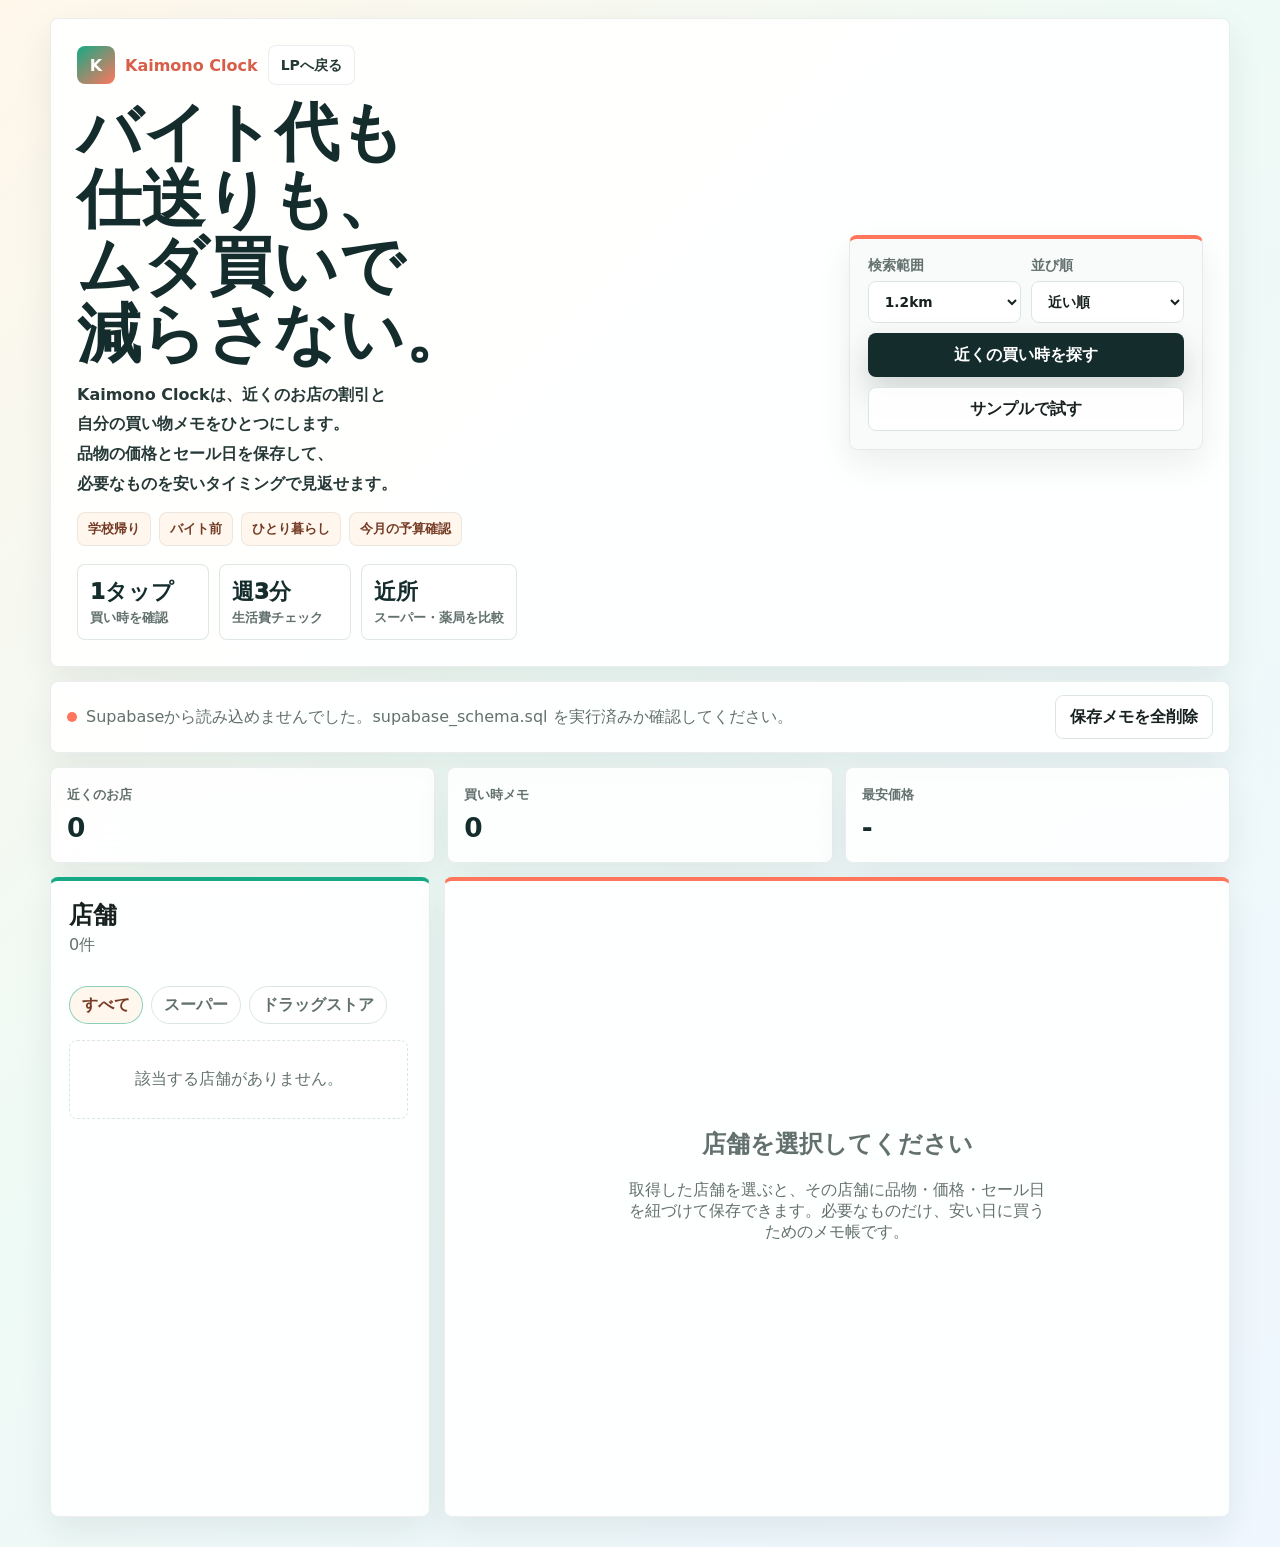
==== app.html @ c92b7311 "Copy current nearby-store-prices state" ====
<!doctype html>
<html lang="ja">
  <head>
    <meta charset="utf-8" />
    <meta name="viewport" content="width=device-width, initial-scale=1" />
    <title>Kaimono Clock | 学生のための買い時メモアプリ</title>
    <meta
      name="description"
      content="バイト代や仕送りをムダ買いで減らさない。現在地の近くにあるスーパーとドラッグストアを取得し、店舗ごとに品物の価格とセール日を保存できる学生向けアプリ。"
    />
    <style>
      :root {
        color-scheme: light;
        --ink: #17211f;
        --muted: #63716e;
        --paper: #f6faf7;
        --surface: #ffffff;
        --surface-soft: #f9fbfa;
        --line: #dce6e1;
        --mint: #16a985;
        --mint-dark: #08755f;
        --sky: #2c7be5;
        --coral: #ff765d;
        --lemon: #f4c542;
        --navy: #17213c;
        --shadow: 0 18px 46px rgba(23, 33, 60, 0.12);
        font-family: "Segoe UI", "Noto Sans JP", system-ui, sans-serif;
      }

      * {
        box-sizing: border-box;
      }

      body {
        margin: 0;
        min-height: 100vh;
        color: var(--ink);
        background:
          linear-gradient(180deg, rgba(248, 251, 247, 0.8), rgba(248, 251, 247, 0.97)),
          url("https://images.unsplash.com/photo-1524995997946-a1c2e315a42f?auto=format&fit=crop&w=2000&q=78") center /
            cover fixed;
        overflow-x: hidden;
      }

      button,
      input,
      select,
      textarea {
        font: inherit;
      }

      button {
        cursor: pointer;
      }

      .app {
        width: min(1180px, calc(100% - 28px));
        margin: 0 auto;
        padding: 22px 0 30px;
      }

      .hero,
      .status,
      .stores,
      .workspace,
      .metric-card,
      .note-card {
        border: 1px solid rgba(220, 230, 225, 0.9);
        border-radius: 8px;
        background: rgba(255, 255, 255, 0.9);
        box-shadow: var(--shadow);
        backdrop-filter: blur(16px);
      }

      .hero {
        min-height: 214px;
        display: grid;
        grid-template-columns: minmax(0, 1fr) auto;
        gap: 24px;
        align-items: end;
        padding: 26px;
      }

      .hero > div {
        min-width: 0;
      }

      .brand {
        display: inline-flex;
        align-items: center;
        gap: 10px;
        color: var(--mint-dark);
        font-weight: 900;
      }

      .brand-mark {
        width: 38px;
        height: 38px;
        display: grid;
        place-items: center;
        border-radius: 8px;
        color: #fff;
        background: linear-gradient(140deg, var(--mint), var(--sky));
      }

      h1,
      h2,
      h3,
      p {
        margin-top: 0;
      }

      h1 {
        max-width: 760px;
        margin: 14px 0 12px;
        font-size: clamp(2rem, 5vw, 4.4rem);
        line-height: 1.05;
        letter-spacing: 0;
        overflow-wrap: anywhere;
      }

      h1 span {
        display: block;
      }

      .lead {
        max-width: 720px;
        margin-bottom: 0;
        color: #34443f;
        line-height: 1.85;
        overflow-wrap: anywhere;
      }

      .lead span {
        display: block;
      }

      .proof-list {
        display: flex;
        align-items: stretch;
        gap: 10px;
        margin: 18px 0 0;
        padding: 0;
      }

      .proof-list div {
        min-width: 132px;
        padding: 12px;
        border: 1px solid rgba(220, 230, 225, 0.9);
        border-radius: 8px;
        background: rgba(255, 255, 255, 0.76);
      }

      .proof-list dt {
        color: var(--mint-dark);
        font-size: 1.35rem;
        font-weight: 950;
      }

      .proof-list dd {
        margin: 3px 0 0;
        color: var(--muted);
        font-size: 0.82rem;
        font-weight: 850;
      }

      .hero-controls {
        min-width: min(100%, 360px);
        display: grid;
        gap: 10px;
      }

      .control-row {
        display: grid;
        grid-template-columns: 1fr 1fr;
        gap: 10px;
      }

      label {
        display: grid;
        gap: 6px;
        color: var(--muted);
        font-size: 0.86rem;
        font-weight: 800;
      }

      select,
      input,
      textarea {
        width: 100%;
        min-height: 42px;
        border: 1px solid var(--line);
        border-radius: 8px;
        background: var(--surface);
        color: var(--ink);
        padding: 0 12px;
        outline: none;
      }

      textarea {
        min-height: 80px;
        padding-top: 10px;
        resize: vertical;
      }

      select:focus,
      input:focus,
      textarea:focus {
        border-color: var(--mint);
        box-shadow: 0 0 0 3px rgba(22, 169, 133, 0.14);
      }

      .btn {
        min-height: 44px;
        border: 1px solid transparent;
        border-radius: 8px;
        padding: 0 14px;
        font-weight: 900;
      }

      .btn-primary {
        color: #fff;
        background: var(--mint-dark);
      }

      .btn-primary:hover {
        background: #075f50;
      }

      .btn-ghost {
        color: var(--ink);
        background: rgba(255, 255, 255, 0.86);
        border-color: var(--line);
      }

      .status {
        min-height: 58px;
        display: flex;
        align-items: center;
        justify-content: space-between;
        gap: 16px;
        margin: 14px 0;
        padding: 13px 16px;
        color: var(--muted);
      }

      .status-message {
        display: flex;
        align-items: center;
        gap: 9px;
      }

      .dot {
        width: 10px;
        height: 10px;
        flex: 0 0 10px;
        border-radius: 50%;
        background: #98a29f;
      }

      .dot.loading {
        background: var(--lemon);
      }

      .dot.ready {
        background: var(--mint);
      }

      .dot.error {
        background: var(--coral);
      }

      .summary-grid {
        display: grid;
        grid-template-columns: repeat(3, minmax(0, 1fr));
        gap: 12px;
        margin-bottom: 14px;
      }

      .metric-card {
        min-height: 96px;
        padding: 16px;
      }

      .metric-card span {
        color: var(--muted);
        font-size: 0.84rem;
        font-weight: 850;
      }

      .metric-card strong {
        display: block;
        margin-top: 8px;
        color: var(--mint-dark);
        font-size: 1.65rem;
      }

      .main-grid {
        display: grid;
        grid-template-columns: minmax(290px, 380px) 1fr;
        gap: 14px;
      }

      .stores,
      .workspace {
        min-height: 640px;
      }

      .stores {
        padding: 18px;
      }

      .panel-head,
      .detail-head,
      .note-head {
        display: flex;
        align-items: flex-start;
        justify-content: space-between;
        gap: 14px;
      }

      .panel-head h2,
      .detail-head h2 {
        margin-bottom: 4px;
      }

      .filter-row {
        display: flex;
        gap: 8px;
        margin: 14px 0;
        overflow-x: auto;
        padding-bottom: 2px;
      }

      .chip {
        min-height: 38px;
        border: 1px solid var(--line);
        border-radius: 999px;
        background: var(--surface-soft);
        color: var(--muted);
        padding: 0 12px;
        font-weight: 900;
        white-space: nowrap;
      }

      .chip.active {
        color: var(--mint-dark);
        border-color: rgba(22, 169, 133, 0.5);
        background: #e5f8f2;
      }

      .store-list {
        display: grid;
        gap: 10px;
        max-height: 532px;
        overflow: auto;
        padding-right: 3px;
      }

      .store-card {
        width: 100%;
        border: 1px solid var(--line);
        border-radius: 8px;
        background: var(--surface);
        padding: 13px;
        text-align: left;
      }

      .store-card:hover,
      .store-card.active {
        border-color: var(--mint);
        box-shadow: 0 10px 22px rgba(22, 169, 133, 0.13);
      }

      .store-card strong {
        display: block;
        margin: 8px 0 4px;
        font-size: 1.02rem;
      }

      .store-card small,
      .muted {
        color: var(--muted);
      }

      .type-pill {
        display: inline-flex;
        align-items: center;
        min-height: 26px;
        border-radius: 999px;
        padding: 0 10px;
        color: var(--mint-dark);
        background: #e5f8f2;
        font-size: 0.78rem;
        font-weight: 900;
      }

      .type-pill.drugstore {
        color: #245b9e;
        background: #eaf3ff;
      }

      .workspace {
        padding: 22px;
      }

      .empty {
        min-height: 580px;
        display: grid;
        place-items: center;
        color: var(--muted);
        text-align: center;
      }

      .empty div {
        max-width: 430px;
      }

      .hidden {
        display: none;
      }

      .detail-head {
        padding-bottom: 18px;
        border-bottom: 1px solid var(--line);
      }

      .detail-head h2 {
        font-size: clamp(1.55rem, 3vw, 2.4rem);
        letter-spacing: 0;
      }

      .item-form {
        display: grid;
        grid-template-columns: minmax(170px, 1.1fr) 122px minmax(260px, 1.25fr) minmax(170px, 1fr) auto;
        gap: 10px;
        align-items: end;
        margin: 18px 0;
        padding: 16px;
        border: 1px solid var(--line);
        border-radius: 8px;
        background: var(--surface-soft);
      }

      .sale-field {
        min-width: 0;
        display: grid;
        gap: 6px;
        margin: 0;
        padding: 0;
        border: 0;
      }

      .sale-field legend {
        color: var(--muted);
        font-size: 0.84rem;
        font-weight: 800;
        padding: 0;
      }

      .sale-options {
        display: grid;
        grid-template-columns: 1fr;
        gap: 8px;
      }

      .schedule-label {
        display: grid;
        gap: 5px;
      }

      .schedule-label span {
        color: var(--muted);
        font-size: 0.76rem;
        font-weight: 850;
      }

      .schedule-field.hidden {
        display: none;
      }

      .schedule-label.hidden {
        display: none;
      }

      .notes {
        display: grid;
        gap: 10px;
      }

      .note-card {
        padding: 14px;
        box-shadow: none;
      }

      .note-head h3 {
        margin-bottom: 5px;
      }

      .price {
        color: var(--coral);
        font-size: 1.35rem;
        font-weight: 950;
        white-space: nowrap;
      }

      .note-meta {
        display: flex;
        flex-wrap: wrap;
        gap: 8px;
        margin-top: 10px;
      }

      .note-meta span {
        min-height: 30px;
        display: inline-flex;
        align-items: center;
        border-radius: 999px;
        background: #fff5d7;
        color: #8b650d;
        padding: 0 10px;
        font-size: 0.84rem;
        font-weight: 850;
      }

      .delete-btn {
        min-height: 34px;
        border: 1px solid #ffd6cc;
        border-radius: 8px;
        background: #fff4f1;
        color: #b7442d;
        font-weight: 900;
      }

      .blank-row {
        padding: 28px;
        border: 1px dashed var(--line);
        border-radius: 8px;
        color: var(--muted);
        text-align: center;
        background: rgba(255, 255, 255, 0.65);
      }

      @media (max-width: 980px) {
        .hero,
        .main-grid {
          grid-template-columns: 1fr;
        }

        .summary-grid {
          grid-template-columns: repeat(3, minmax(0, 1fr));
        }

        .stores,
        .workspace {
          min-height: auto;
        }

        .store-list {
          max-height: 360px;
        }

        .item-form {
          grid-template-columns: 1fr 1fr;
        }

        .item-form button {
          grid-column: 1 / -1;
        }
      }

      @media (max-width: 640px) {
        .app {
          width: min(100% - 18px, 1180px);
          padding-top: 9px;
        }

        .hero,
        .stores,
        .workspace {
          padding: 14px;
        }

        .control-row,
        .summary-grid,
        .item-form {
          grid-template-columns: 1fr;
        }

        .status,
        .panel-head,
        .detail-head {
          align-items: stretch;
          flex-direction: column;
        }

        .summary-grid {
          gap: 8px;
        }

        h1 {
          font-size: 1.74rem;
          line-height: 1.18;
          max-width: calc(100vw - 74px);
          word-break: break-all;
        }

        .lead {
          max-width: calc(100vw - 74px);
          font-size: 0.96rem;
        }

        .hero-controls {
          max-width: calc(100vw - 46px);
        }

        .proof-list {
          display: grid;
          grid-template-columns: 1fr;
        }
      }
      .back-link {
        min-height: 40px;
        display: inline-flex;
        align-items: center;
        justify-content: center;
        border: 1px solid rgba(23, 33, 60, 0.08);
        border-radius: 8px;
        background: rgba(255, 255, 255, 0.9);
        color: #243834;
        padding: 0 12px;
        font-size: 0.88rem;
        font-weight: 900;
        text-decoration: none;
      }

      .student-modes {
        display: flex;
        flex-wrap: wrap;
        gap: 8px;
        margin-top: 14px;
      }

      .student-modes span {
        min-height: 34px;
        display: inline-flex;
        align-items: center;
        border: 1px solid rgba(23, 33, 60, 0.08);
        border-radius: 8px;
        background: #fff7ed;
        color: #753b25;
        padding: 0 10px;
        font-size: 0.82rem;
        font-weight: 900;
      }

      body {
        background:
          linear-gradient(135deg, rgba(255, 246, 232, 0.9) 0%, rgba(237, 250, 245, 0.92) 44%, rgba(238, 246, 255, 0.94) 100%),
          url("https://images.unsplash.com/photo-1517245386807-bb43f82c33c4?auto=format&fit=crop&w=2200&q=78") center / cover fixed;
      }

      .app {
        padding-top: 18px;
      }

      .hero,
      .status,
      .stores,
      .workspace,
      .metric-card,
      .note-card {
        border-color: rgba(23, 33, 60, 0.08);
        background: rgba(255, 255, 255, 0.93);
        box-shadow: 0 14px 34px rgba(20, 44, 44, 0.08);
      }

      .hero {
        position: relative;
        overflow: hidden;
        align-items: center;
        grid-template-columns: minmax(0, 0.95fr) minmax(310px, 0.45fr);
      }

      .hero-controls {
        align-self: center;
        padding: 18px;
        border: 1px solid rgba(23, 33, 60, 0.08);
        border-top: 4px solid var(--coral);
        border-radius: 8px;
        background: rgba(249, 251, 250, 0.94);
        box-shadow: 0 14px 34px rgba(20, 44, 44, 0.08);
      }

      .brand {
        color: #d85e49;
      }

      .brand-mark {
        background: linear-gradient(140deg, var(--mint), var(--coral));
      }

      h1 {
        color: #142c2c;
      }

      .lead {
        color: #263936;
        font-weight: 700;
      }

      .proof-list div,
      .metric-card {
        background: rgba(255, 255, 255, 0.86);
      }

      .proof-list dt,
      .metric-card strong {
        color: #142c2c;
      }

      .btn-primary {
        background: #142c2c;
        box-shadow: 0 14px 30px rgba(20, 44, 44, 0.18);
      }

      .btn-primary:hover {
        background: #0f2424;
      }

      .btn-ghost,
      .chip {
        background: rgba(255, 255, 255, 0.92);
      }

      .chip.active,
      .type-pill {
        background: #fff7ed;
        color: #753b25;
      }

      .stores,
      .workspace {
        border-top: 4px solid var(--mint);
      }

      .workspace {
        border-top-color: var(--coral);
      }

      @media (max-width: 980px) {
        .hero {
          grid-template-columns: 1fr;
        }
      }

      @media (max-width: 640px) {
        .student-modes {
          display: grid;
          grid-template-columns: repeat(2, minmax(0, 1fr));
        }

        .student-modes span {
          justify-content: center;
          text-align: center;
          white-space: normal;
        }
      }
    </style>
  </head>
  <body>
    <main class="app">
      <section class="hero" aria-label="Kaimono Clock">
        <div>
          <div class="brand">
            <span class="brand-mark">K</span>
            <span>Kaimono Clock</span>
            <a class="back-link" href="./index_ver2.html">LPへ戻る</a>
          </div>
          <h1>
            <span>バイト代も</span>
            <span>仕送りも、</span>
            <span>ムダ買いで</span>
            <span>減らさない。</span>
          </h1>
          <p class="lead">
            <span>Kaimono Clockは、近くのお店の割引と</span>
            <span>自分の買い物メモをひとつにします。</span>
            <span>品物の価格とセール日を保存して、</span>
            <span>必要なものを安いタイミングで見返せます。</span>
          </p>
          <div class="student-modes" aria-label="学生生活で使う場面">
            <span>学校帰り</span>
            <span>バイト前</span>
            <span>ひとり暮らし</span>
            <span>今月の予算確認</span>
          </div>
          <dl class="proof-list" aria-label="主なメリット">
            <div>
              <dt>1タップ</dt>
              <dd>買い時を確認</dd>
            </div>
            <div>
              <dt>週3分</dt>
              <dd>生活費チェック</dd>
            </div>
            <div>
              <dt>近所</dt>
              <dd>スーパー・薬局を比較</dd>
            </div>
          </dl>
        </div>
        <div class="hero-controls">
          <div class="control-row">
            <label>
              検索範囲
              <select id="radiusSelect">
                <option value="800">800m</option>
                <option value="1200" selected>1.2km</option>
                <option value="2000">2km</option>
                <option value="3000">3km</option>
              </select>
            </label>
            <label>
              並び順
              <select id="sortSelect">
                <option value="distance" selected>近い順</option>
                <option value="name">名前順</option>
                <option value="notes">メモが多い順</option>
              </select>
            </label>
          </div>
          <button id="locateBtn" class="btn btn-primary" type="button">近くの買い時を探す</button>
          <button id="sampleBtn" class="btn btn-ghost" type="button">サンプルで試す</button>
        </div>
      </section>

      <section class="status" aria-live="polite">
        <div class="status-message">
          <span id="statusDot" class="dot"></span>
          <span id="statusText">位置情報を許可すると、近くのスーパーとドラッグストアから買い時候補を探します。</span>
        </div>
        <button id="clearAllBtn" class="btn btn-ghost" type="button">保存メモを全削除</button>
      </section>

      <section class="summary-grid" aria-label="概要">
        <div class="metric-card">
          <span>近くのお店</span>
          <strong id="metricStores">0</strong>
        </div>
        <div class="metric-card">
          <span>買い時メモ</span>
          <strong id="metricNotes">0</strong>
        </div>
        <div class="metric-card">
          <span>最安価格</span>
          <strong id="metricLowest">-</strong>
        </div>
      </section>

      <section class="main-grid">
        <aside class="stores" aria-label="店舗一覧">
          <div class="panel-head">
            <div>
              <h2>店舗</h2>
              <p id="storeCount" class="muted">0件</p>
            </div>
          </div>
          <div class="filter-row" role="tablist" aria-label="店舗種別">
            <button class="chip active" type="button" data-filter="all">すべて</button>
            <button class="chip" type="button" data-filter="supermarket">スーパー</button>
            <button class="chip" type="button" data-filter="drugstore">ドラッグストア</button>
          </div>
          <div id="storeList" class="store-list"></div>
        </aside>

        <section class="workspace" aria-label="店舗別価格メモ">
          <div id="emptyState" class="empty">
            <div>
              <h2>店舗を選択してください</h2>
              <p>取得した店舗を選ぶと、その店舗に品物・価格・セール日を紐づけて保存できます。必要なものだけ、安い日に買うためのメモ帳です。</p>
            </div>
          </div>

          <div id="detailView" class="hidden">
            <div class="detail-head">
              <div>
                <span id="detailType" class="type-pill"></span>
                <h2 id="detailName"></h2>
                <p id="detailMeta" class="muted"></p>
              </div>
              <button id="mapBtn" class="btn btn-ghost" type="button">地図で開く</button>
            </div>

            <form id="itemForm" class="item-form">
              <label>
                品物
                <input id="itemName" type="text" placeholder="例: 牛乳 1L" required />
              </label>
              <label>
                価格
                <input id="itemPrice" type="number" min="0" step="1" placeholder="198" required />
              </label>
              <fieldset class="sale-field">
                <legend>セール設定</legend>
                <div class="sale-options">
                  <label class="schedule-label" for="saleMode">
                    <span>周期</span>
                    <select id="saleMode">
                      <option value="once">単発</option>
                      <option value="weekly">毎週</option>
                      <option value="monthly">毎月</option>
                    </select>
                  </label>
                  <label id="saleDateWrap" class="schedule-label" for="saleDate">
                    <span>日付</span>
                    <input id="saleDate" class="schedule-field" type="date" required />
                  </label>
                  <label id="saleWeekdayWrap" class="schedule-label hidden" for="saleWeekday">
                    <span>曜日</span>
                    <select id="saleWeekday" class="schedule-field">
                      <option value="0">日曜日</option>
                      <option value="1">月曜日</option>
                      <option value="2">火曜日</option>
                      <option value="3">水曜日</option>
                      <option value="4">木曜日</option>
                      <option value="5">金曜日</option>
                      <option value="6">土曜日</option>
                    </select>
                  </label>
                  <label id="saleMonthDayWrap" class="schedule-label hidden" for="saleMonthDay">
                    <span>日にち</span>
                    <input id="saleMonthDay" class="schedule-field" type="number" min="1" max="31" step="1" placeholder="例: 15" />
                  </label>
                </div>
              </fieldset>
              <label>
                メモ
                <input id="itemNote" type="text" placeholder="例: アプリ会員限定" />
              </label>
              <button class="btn btn-primary" type="submit">追加</button>
            </form>

            <div id="notes" class="notes"></div>
          </div>
        </section>
      </section>
    </main>

    <script>
      const SUPABASE_URL = "https://wnxphjricowzxbkwnmjx.supabase.co";
      const SUPABASE_ANON_KEY =
        "eyJhbGciOiJIUzI1NiIsInR5cCI6IkpXVCJ9.eyJpc3MiOiJzdXBhYmFzZSIsInJlZiI6IndueHBoanJpY293enhia3dubWp4Iiwicm9sZSI6ImFub24iLCJpYXQiOjE3ODE5MDk5ODMsImV4cCI6MjA5NzQ4NTk4M30.p6lu6gNpdkTg0Nvnxj05m2tHbYeihYP7jFPdIEWfSxo";
      const SUPABASE_TABLE = "store_discounts";

      const state = {
        stores: [],
        selectedStoreId: "",
        filter: "all",
        userPosition: null,
        notes: {},
      };

      const sampleStores = [
        {
          id: "sample-supermarket-1",
          name: "駅前サンプルスーパー",
          type: "supermarket",
          lat: 35.681236,
          lon: 139.767125,
          distance: 180,
          address: "駅前通り 1-2-3",
        },
        {
          id: "sample-drugstore-1",
          name: "サンプルドラッグ中央店",
          type: "drugstore",
          lat: 35.6821,
          lon: 139.7654,
          distance: 360,
          address: "中央町 4-5",
        },
        {
          id: "sample-supermarket-2",
          name: "青葉マーケット",
          type: "supermarket",
          lat: 35.6798,
          lon: 139.7649,
          distance: 620,
          address: "青葉町 2-8",
        },
      ];

      const elements = {
        radiusSelect: document.querySelector("#radiusSelect"),
        sortSelect: document.querySelector("#sortSelect"),
        locateBtn: document.querySelector("#locateBtn"),
        sampleBtn: document.querySelector("#sampleBtn"),
        clearAllBtn: document.querySelector("#clearAllBtn"),
        statusDot: document.querySelector("#statusDot"),
        statusText: document.querySelector("#statusText"),
        metricStores: document.querySelector("#metricStores"),
        metricNotes: document.querySelector("#metricNotes"),
        metricLowest: document.querySelector("#metricLowest"),
        storeCount: document.querySelector("#storeCount"),
        storeList: document.querySelector("#storeList"),
        chips: document.querySelectorAll(".chip"),
        emptyState: document.querySelector("#emptyState"),
        detailView: document.querySelector("#detailView"),
        detailType: document.querySelector("#detailType"),
        detailName: document.querySelector("#detailName"),
        detailMeta: document.querySelector("#detailMeta"),
        mapBtn: document.querySelector("#mapBtn"),
        itemForm: document.querySelector("#itemForm"),
        itemName: document.querySelector("#itemName"),
        itemPrice: document.querySelector("#itemPrice"),
        saleMode: document.querySelector("#saleMode"),
        saleDateWrap: document.querySelector("#saleDateWrap"),
        saleDate: document.querySelector("#saleDate"),
        saleWeekdayWrap: document.querySelector("#saleWeekdayWrap"),
        saleWeekday: document.querySelector("#saleWeekday"),
        saleMonthDayWrap: document.querySelector("#saleMonthDayWrap"),
        saleMonthDay: document.querySelector("#saleMonthDay"),
        itemNote: document.querySelector("#itemNote"),
        notes: document.querySelector("#notes"),
      };

      function setStatus(mode, message) {
        elements.statusDot.className = `dot ${mode}`;
        elements.statusText.textContent = message;
      }

      function loadNotes() {
        return state.notes;
      }

      function supabaseHeaders(extra = {}) {
        return {
          apikey: SUPABASE_ANON_KEY,
          Authorization: `Bearer ${SUPABASE_ANON_KEY}`,
          "Content-Type": "application/json",
          ...extra,
        };
      }

      async function supabaseRequest(path, options = {}) {
        const response = await fetch(`${SUPABASE_URL}/rest/v1/${path}`, {
          ...options,
          headers: supabaseHeaders(options.headers || {}),
        });
        if (!response.ok) {
          const message = await response.text();
          throw new Error(message || `Supabase request failed: ${response.status}`);
        }
        if (response.status === 204) return null;
        return response.json();
      }

      function rowToNote(row) {
        return {
          id: row.id,
          storeName: row.store_name,
          storeType: row.store_type,
          name: row.item_name,
          price: Number(row.price),
          saleMode: row.sale_mode || "once",
          saleDate: row.sale_date || "",
          saleWeekday: row.sale_weekday == null ? "0" : String(row.sale_weekday),
          saleMonthDay: row.sale_month_day == null ? "" : String(row.sale_month_day),
          note: row.note || "",
          createdAt: row.created_at ? new Date(row.created_at).toLocaleDateString("ja-JP") : "",
        };
      }

      function noteToRow(storeId, note) {
        return {
          id: note.id,
          store_id: storeId,
          store_name: note.storeName,
          store_type: note.storeType,
          item_name: note.name,
          price: note.price,
          sale_mode: note.saleMode || "once",
          sale_date: note.saleMode === "once" && note.saleDate ? note.saleDate : null,
          sale_weekday: note.saleMode === "weekly" ? Number(note.saleWeekday) : null,
          sale_month_day: note.saleMode === "monthly" ? Number(note.saleMonthDay) : null,
          note: note.note || null,
        };
      }

      function groupRows(rows) {
        return rows.reduce((grouped, row) => {
          grouped[row.store_id] = grouped[row.store_id] || [];
          grouped[row.store_id].push(rowToNote(row));
          return grouped;
        }, {});
      }

      function flattenNotes(notes) {
        return Object.entries(notes).flatMap(([storeId, items]) => items.map((item) => noteToRow(storeId, item)));
      }

      async function loadNotesFromSupabase() {
        const rows = await supabaseRequest(`${SUPABASE_TABLE}?select=*&order=created_at.desc`);
        state.notes = groupRows(rows || []);
        setStatus("ready", "Supabaseから保存済みの割引情報を読み込みました。");
      }

      async function migrateLocalBackupIfEmpty() {
        if (Object.values(state.notes).flat().length) return;
        try {
          const response = await fetch("./discounts.json", { cache: "no-store" });
          if (!response.ok) return;
          const backup = await response.json();
          const rows = flattenNotes(backup);
          if (!rows.length) return;
          await supabaseRequest(SUPABASE_TABLE, {
            method: "POST",
            headers: { Prefer: "return=minimal" },
            body: JSON.stringify(rows),
          });
          state.notes = backup;
          setStatus("ready", "ローカルJSONの既存データをSupabaseへ移行しました。");
        } catch {
          setStatus("error", "Supabaseへの初回移行に失敗しました。テーブル作成SQLを確認してください。");
        }
      }

      async function insertNoteToSupabase(storeId, note) {
        await supabaseRequest(SUPABASE_TABLE, {
          method: "POST",
          headers: { Prefer: "return=minimal" },
          body: JSON.stringify(noteToRow(storeId, note)),
        });
      }

      async function deleteNoteFromSupabase(noteId) {
        await supabaseRequest(`${SUPABASE_TABLE}?id=eq.${encodeURIComponent(noteId)}`, {
          method: "DELETE",
          headers: { Prefer: "return=minimal" },
        });
      }

      async function clearNotesFromSupabase() {
        await supabaseRequest(`${SUPABASE_TABLE}?id=not.is.null`, {
          method: "DELETE",
          headers: { Prefer: "return=minimal" },
        });
      }

      function notesFor(storeId) {
        return loadNotes()[storeId] || [];
      }

      function typeLabel(type) {
        return type === "drugstore" ? "ドラッグストア" : "スーパー";
      }

      function formatDistance(value) {
        if (!Number.isFinite(value)) return "距離不明";
        return value >= 1000 ? `${(value / 1000).toFixed(1)}km` : `${Math.round(value)}m`;
      }

      function describeSaleSchedule(note) {
        const weekdays = ["日曜日", "月曜日", "火曜日", "水曜日", "木曜日", "金曜日", "土曜日"];
        if (note.saleMode === "weekly") {
          return `毎週${weekdays[Number(note.saleWeekday)] || "曜日未設定"}`;
        }
        if (note.saleMode === "monthly") {
          return `毎月${note.saleMonthDay || "未設定"}日`;
        }
        return note.saleDate || "未設定";
      }

      function syncScheduleFields() {
        const mode = elements.saleMode.value;
        elements.saleDateWrap.classList.toggle("hidden", mode !== "once");
        elements.saleWeekdayWrap.classList.toggle("hidden", mode !== "weekly");
        elements.saleMonthDayWrap.classList.toggle("hidden", mode !== "monthly");
        elements.saleDate.required = mode === "once";
        elements.saleWeekday.required = mode === "weekly";
        elements.saleMonthDay.required = mode === "monthly";
      }

      function distanceMeters(fromLat, fromLon, toLat, toLon) {
        const earth = 6371000;
        const rad = (deg) => (deg * Math.PI) / 180;
        const dLat = rad(toLat - fromLat);
        const dLon = rad(toLon - fromLon);
        const a =
          Math.sin(dLat / 2) ** 2 +
          Math.cos(rad(fromLat)) * Math.cos(rad(toLat)) * Math.sin(dLon / 2) ** 2;
        return earth * 2 * Math.atan2(Math.sqrt(a), Math.sqrt(1 - a));
      }

      function escapeHtml(value) {
        return String(value)
          .replaceAll("&", "&amp;")
          .replaceAll("<", "&lt;")
          .replaceAll(">", "&gt;")
          .replaceAll('"', "&quot;")
          .replaceAll("'", "&#039;");
      }

      function makeStoreId(element, storeType) {
        return `${storeType}-${element.type}-${element.id}`;
      }

      function normalizeStore(element, lat, lon) {
        const tags = element.tags || {};
        const storeLat = element.lat || element.center?.lat;
        const storeLon = element.lon || element.center?.lon;
        if (!Number.isFinite(storeLat) || !Number.isFinite(storeLon)) return null;

        const storeType = tags.shop === "chemist" || tags.amenity === "pharmacy" ? "drugstore" : "supermarket";
        const address = [tags["addr:city"], tags["addr:neighbourhood"], tags["addr:street"], tags["addr:housenumber"]]
          .filter(Boolean)
          .join(" ");

        return {
          id: makeStoreId(element, storeType),
          name: tags.name || tags.brand || "名称未登録の店舗",
          type: storeType,
          lat: storeLat,
          lon: storeLon,
          distance: distanceMeters(lat, lon, storeLat, storeLon),
          address: address || tags["addr:full"] || "",
        };
      }

      async function fetchNearbyStores(lat, lon, radius) {
        const query = `
          [out:json][timeout:25];
          (
            node["shop"="supermarket"](around:${radius},${lat},${lon});
            way["shop"="supermarket"](around:${radius},${lat},${lon});
            relation["shop"="supermarket"](around:${radius},${lat},${lon});
            node["shop"="chemist"](around:${radius},${lat},${lon});
            way["shop"="chemist"](around:${radius},${lat},${lon});
            relation["shop"="chemist"](around:${radius},${lat},${lon});
            node["amenity"="pharmacy"](around:${radius},${lat},${lon});
            way["amenity"="pharmacy"](around:${radius},${lat},${lon});
            relation["amenity"="pharmacy"](around:${radius},${lat},${lon});
          );
          out center tags;
        `;

        const response = await fetch("https://overpass-api.de/api/interpreter", {
          method: "POST",
          body: new URLSearchParams({ data: query }),
        });

        if (!response.ok) throw new Error("店舗取得APIが応答しませんでした。");

        const data = await response.json();
        const unique = new Map();
        data.elements
          .map((element) => normalizeStore(element, lat, lon))
          .filter(Boolean)
          .forEach((store) => unique.set(store.id, store));

        return [...unique.values()].sort((a, b) => a.distance - b.distance);
      }

      function sortedStores(stores) {
        const sort = elements.sortSelect.value;
        return [...stores].sort((a, b) => {
          if (sort === "name") return a.name.localeCompare(b.name, "ja");
          if (sort === "notes") return notesFor(b.id).length - notesFor(a.id).length;
          return a.distance - b.distance;
        });
      }

      function visibleStores() {
        const filtered = state.stores.filter((store) => state.filter === "all" || store.type === state.filter);
        return sortedStores(filtered);
      }

      function updateMetrics() {
        const notes = Object.values(loadNotes()).flat();
        const prices = notes.map((note) => Number(note.price)).filter(Number.isFinite);
        elements.metricStores.textContent = state.stores.length;
        elements.metricNotes.textContent = notes.length;
        elements.metricLowest.textContent = prices.length ? `¥${Math.min(...prices).toLocaleString("ja-JP")}` : "-";
      }

      function renderStores() {
        const stores = visibleStores();
        elements.storeCount.textContent = `${stores.length}件`;
        elements.storeList.innerHTML = "";

        if (!stores.length) {
          elements.storeList.innerHTML = '<div class="blank-row">該当する店舗がありません。</div>';
          updateMetrics();
          return;
        }

        stores.forEach((store) => {
          const card = document.createElement("button");
          const noteCount = notesFor(store.id).length;
          card.type = "button";
          card.className = `store-card ${store.id === state.selectedStoreId ? "active" : ""}`;
          card.innerHTML = `
            <span class="type-pill ${store.type}">${typeLabel(store.type)}</span>
            <strong>${escapeHtml(store.name)}</strong>
            <small>${formatDistance(store.distance)}${store.address ? ` ・ ${escapeHtml(store.address)}` : ""}</small>
            <small>${noteCount}件の価格メモ</small>
          `;
          card.addEventListener("click", () => {
            state.selectedStoreId = store.id;
            render();
          });
          elements.storeList.appendChild(card);
        });

        updateMetrics();
      }

      function renderDetail() {
        const store = state.stores.find((item) => item.id === state.selectedStoreId);
        if (!store) {
          elements.emptyState.classList.remove("hidden");
          elements.detailView.classList.add("hidden");
          return;
        }

        elements.emptyState.classList.add("hidden");
        elements.detailView.classList.remove("hidden");
        elements.detailType.textContent = typeLabel(store.type);
        elements.detailType.className = `type-pill ${store.type}`;
        elements.detailName.textContent = store.name;
        elements.detailMeta.textContent = `${formatDistance(store.distance)}${store.address ? ` ・ ${store.address}` : ""}`;
        elements.mapBtn.onclick = () => {
          window.open(`https://www.google.com/maps/search/?api=1&query=${store.lat},${store.lon}`, "_blank", "noopener");
        };

        const notes = notesFor(store.id);
        elements.notes.innerHTML = "";

        if (!notes.length) {
          elements.notes.innerHTML = '<div class="blank-row">この店舗にはまだ価格メモがありません。</div>';
          return;
        }

        notes.forEach((note) => {
          const card = document.createElement("article");
          card.className = "note-card";
          card.innerHTML = `
            <div class="note-head">
              <div>
                <h3>${escapeHtml(note.name)}</h3>
                <p class="muted">${escapeHtml(note.note || "メモなし")}</p>
              </div>
              <div class="price">¥${Number(note.price).toLocaleString("ja-JP")}</div>
            </div>
            <div class="note-meta">
              <span>セール: ${escapeHtml(describeSaleSchedule(note))}</span>
              <span>登録: ${escapeHtml(note.createdAt)}</span>
              <button class="delete-btn" type="button">削除</button>
            </div>
          `;
          card.querySelector(".delete-btn").addEventListener("click", async () => {
            const allNotes = loadNotes();
            allNotes[store.id] = notesFor(store.id).filter((item) => item.id !== note.id);
            state.notes = allNotes;
            render();
            try {
              await deleteNoteFromSupabase(note.id);
              setStatus("ready", "Supabaseから割引情報を削除しました。");
            } catch {
              setStatus("error", "Supabaseからの削除に失敗しました。テーブル権限を確認してください。");
            }
          });
          elements.notes.appendChild(card);
        });
      }

      function render() {
        renderStores();
        renderDetail();
      }

      function useSample() {
        state.stores = sampleStores;
        state.selectedStoreId = sampleStores[0].id;
        setStatus("ready", "サンプル店舗を表示しています。現在地取得で実データに切り替えできます。");
        render();
      }

      elements.locateBtn.addEventListener("click", () => {
        if (!navigator.geolocation) {
          setStatus("error", "このブラウザは位置情報に対応していません。");
          return;
        }

        setStatus("loading", "現在地を取得しています...");
        navigator.geolocation.getCurrentPosition(
          async (position) => {
            const lat = position.coords.latitude;
            const lon = position.coords.longitude;
            const radius = Number(elements.radiusSelect.value);
            state.userPosition = { lat, lon };
            setStatus("loading", "近くのスーパー・ドラッグストアを検索しています...");

            try {
              state.stores = await fetchNearbyStores(lat, lon, radius);
              state.selectedStoreId = state.stores[0]?.id || "";
              setStatus(
                state.stores.length ? "ready" : "error",
                state.stores.length
                  ? `${formatDistance(radius)}圏内で${state.stores.length}件見つかりました。`
                  : "店舗が見つかりませんでした。検索範囲を広げて再取得してください。",
              );
              render();
            } catch (error) {
              setStatus("error", `${error.message} 時間をおいて再試行してください。`);
            }
          },
          () => setStatus("error", "位置情報の取得が許可されませんでした。ブラウザの設定を確認してください。"),
          { enableHighAccuracy: true, timeout: 12000, maximumAge: 300000 },
        );
      });

      elements.sampleBtn.addEventListener("click", useSample);

      elements.radiusSelect.addEventListener("change", () => {
        if (state.userPosition) elements.locateBtn.click();
      });

      elements.sortSelect.addEventListener("change", render);
      elements.saleMode.addEventListener("change", syncScheduleFields);

      elements.chips.forEach((chip) => {
        chip.addEventListener("click", () => {
          elements.chips.forEach((item) => item.classList.remove("active"));
          chip.classList.add("active");
          state.filter = chip.dataset.filter;
          renderStores();
        });
      });

      elements.itemForm.addEventListener("submit", async (event) => {
        event.preventDefault();
        const store = state.stores.find((item) => item.id === state.selectedStoreId);
        if (!store) return;

        const allNotes = loadNotes();
        const newNote = {
          id: crypto.randomUUID(),
          storeName: store.name,
          storeType: store.type,
          name: elements.itemName.value.trim(),
          price: Number(elements.itemPrice.value),
          saleMode: elements.saleMode.value,
          saleDate: elements.saleDate.value,
          saleWeekday: elements.saleWeekday.value,
          saleMonthDay: elements.saleMonthDay.value,
          note: elements.itemNote.value.trim(),
          createdAt: new Date().toLocaleDateString("ja-JP"),
        };
        allNotes[store.id] = [
          newNote,
          ...(allNotes[store.id] || []),
        ];
        state.notes = allNotes;
        elements.itemForm.reset();
        syncScheduleFields();
        render();
        try {
          await insertNoteToSupabase(store.id, newNote);
          setStatus("ready", "Supabaseへ割引情報を保存しました。");
        } catch {
          setStatus("error", "Supabaseへの保存に失敗しました。テーブル作成SQLとRLSポリシーを確認してください。");
        }
      });

      elements.clearAllBtn.addEventListener("click", async () => {
        state.notes = {};
        render();
        try {
          await clearNotesFromSupabase();
          setStatus("ready", "Supabase上の保存済み価格メモを全削除しました。");
        } catch {
          setStatus("error", "Supabaseの全削除に失敗しました。テーブル権限を確認してください。");
        }
      });

      async function initializeApp() {
        try {
          await loadNotesFromSupabase();
          await migrateLocalBackupIfEmpty();
        } catch {
          state.notes = {};
          setStatus("error", "Supabaseから読み込めませんでした。supabase_schema.sql を実行済みか確認してください。");
        }
        syncScheduleFields();
        render();
      }

      syncScheduleFields();
      initializeApp();
    </script>
  </body>
</html>
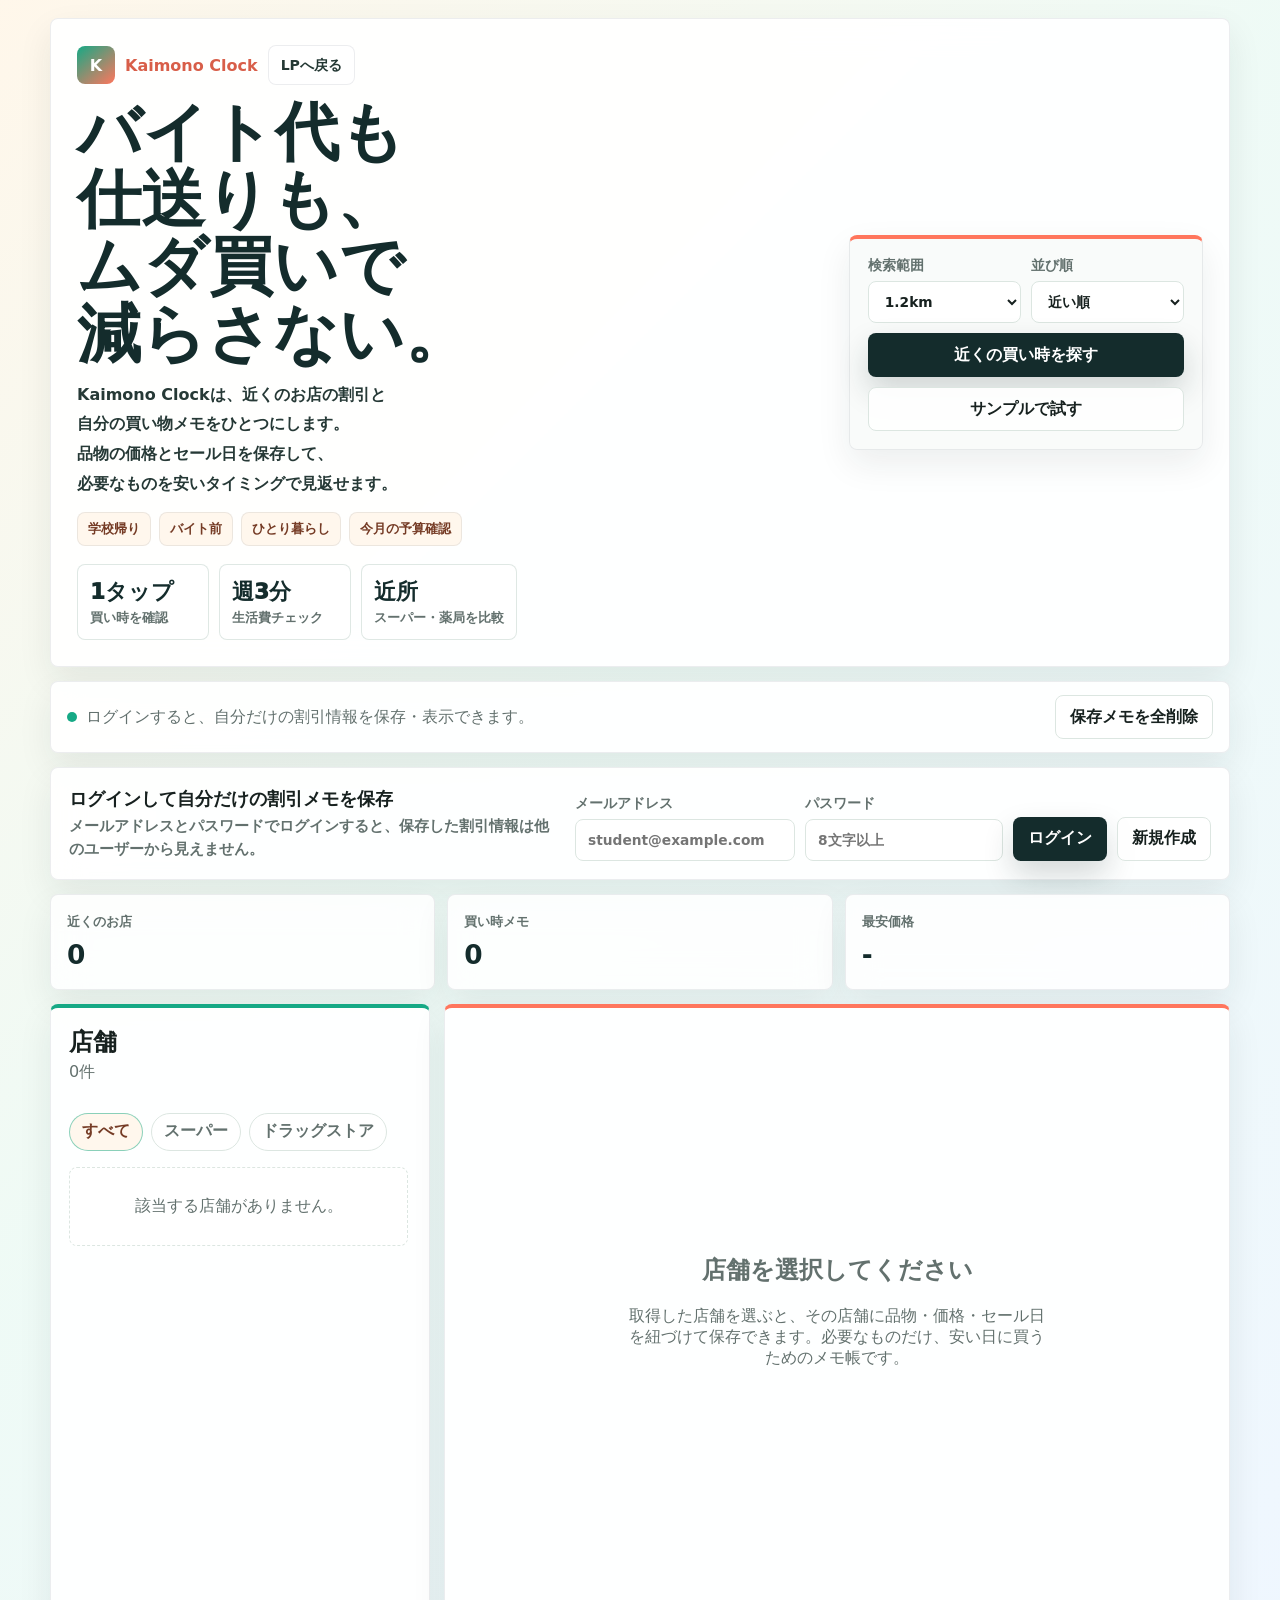
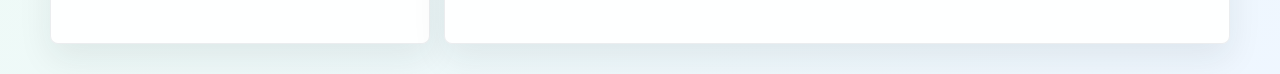
==== commit 196182fc: "Add Supabase auth and user-scoped discounts" ====
--- a/app.html
+++ b/app.html
@@ -61,6 +61,7 @@
 
       .hero,
       .status,
+      .auth-panel,
       .stores,
       .workspace,
       .metric-card,
@@ -248,6 +249,60 @@
         display: flex;
         align-items: center;
         gap: 9px;
+      }
+
+      .auth-panel {
+        display: grid;
+        grid-template-columns: minmax(0, 1fr) auto;
+        gap: 16px;
+        align-items: end;
+        margin-bottom: 14px;
+        padding: 18px;
+      }
+
+      .auth-copy {
+        display: grid;
+        gap: 4px;
+      }
+
+      .auth-copy h2 {
+        margin: 0;
+        font-size: 1.15rem;
+      }
+
+      .auth-copy p {
+        margin: 0;
+        color: var(--muted);
+        font-size: 0.92rem;
+        font-weight: 750;
+        line-height: 1.55;
+      }
+
+      .auth-form {
+        display: grid;
+        grid-template-columns: minmax(170px, 1fr) minmax(150px, 0.9fr) auto auto;
+        gap: 10px;
+        align-items: end;
+      }
+
+      .auth-session {
+        display: none;
+        align-items: center;
+        justify-content: flex-end;
+        gap: 10px;
+        font-weight: 900;
+      }
+
+      .auth-panel.signed-in .auth-form {
+        display: none;
+      }
+
+      .auth-panel.signed-in .auth-session {
+        display: flex;
+      }
+
+      .auth-user {
+        color: #d85e49;
       }
 
       .dot {
@@ -666,6 +721,7 @@
 
       .hero,
       .status,
+      .auth-panel,
       .stores,
       .workspace,
       .metric-card,
@@ -751,6 +807,16 @@
       @media (max-width: 980px) {
         .hero {
           grid-template-columns: 1fr;
+        }
+
+        .auth-panel,
+        .auth-form {
+          grid-template-columns: 1fr;
+        }
+
+        .auth-session {
+          justify-content: flex-start;
+          flex-wrap: wrap;
         }
       }
 
@@ -843,6 +909,29 @@
         <button id="clearAllBtn" class="btn btn-ghost" type="button">保存メモを全削除</button>
       </section>
 
+      <section id="authPanel" class="auth-panel" aria-label="ログイン">
+        <div class="auth-copy">
+          <h2>ログインして自分だけの割引メモを保存</h2>
+          <p>メールアドレスとパスワードでログインすると、保存した割引情報は他のユーザーから見えません。</p>
+        </div>
+        <form id="authForm" class="auth-form">
+          <label>
+            メールアドレス
+            <input id="authEmail" type="email" autocomplete="email" placeholder="student@example.com" required />
+          </label>
+          <label>
+            パスワード
+            <input id="authPassword" type="password" autocomplete="current-password" placeholder="8文字以上" required />
+          </label>
+          <button id="loginBtn" class="btn btn-primary" type="submit">ログイン</button>
+          <button id="signupBtn" class="btn btn-ghost" type="button">新規作成</button>
+        </form>
+        <div class="auth-session">
+          <span class="auth-user" id="authUser">未ログイン</span>
+          <button id="logoutBtn" class="btn btn-ghost" type="button">ログアウト</button>
+        </div>
+      </section>
+
       <section class="summary-grid" aria-label="概要">
         <div class="metric-card">
           <span>近くのお店</span>
@@ -952,6 +1041,7 @@
       const SUPABASE_ANON_KEY =
         "eyJhbGciOiJIUzI1NiIsInR5cCI6IkpXVCJ9.eyJpc3MiOiJzdXBhYmFzZSIsInJlZiI6IndueHBoanJpY293enhia3dubWp4Iiwicm9sZSI6ImFub24iLCJpYXQiOjE3ODE5MDk5ODMsImV4cCI6MjA5NzQ4NTk4M30.p6lu6gNpdkTg0Nvnxj05m2tHbYeihYP7jFPdIEWfSxo";
       const SUPABASE_TABLE = "store_discounts";
+      const SESSION_KEY = "kaimono-clock-session-v2";
 
       const state = {
         stores: [],
@@ -959,6 +1049,8 @@
         filter: "all",
         userPosition: null,
         notes: {},
+        session: null,
+        user: null,
       };
 
       const sampleStores = [
@@ -1023,6 +1115,13 @@
         saleMonthDay: document.querySelector("#saleMonthDay"),
         itemNote: document.querySelector("#itemNote"),
         notes: document.querySelector("#notes"),
+        authPanel: document.querySelector("#authPanel"),
+        authForm: document.querySelector("#authForm"),
+        authEmail: document.querySelector("#authEmail"),
+        authPassword: document.querySelector("#authPassword"),
+        signupBtn: document.querySelector("#signupBtn"),
+        logoutBtn: document.querySelector("#logoutBtn"),
+        authUser: document.querySelector("#authUser"),
       };
 
       function setStatus(mode, message) {
@@ -1034,10 +1133,15 @@
         return state.notes;
       }
 
+      function hasSession() {
+        return Boolean(state.session?.access_token && state.user?.id);
+      }
+
       function supabaseHeaders(extra = {}) {
+        const token = state.session?.access_token || SUPABASE_ANON_KEY;
         return {
           apikey: SUPABASE_ANON_KEY,
-          Authorization: `Bearer ${SUPABASE_ANON_KEY}`,
+          Authorization: `Bearer ${token}`,
           "Content-Type": "application/json",
           ...extra,
         };
@@ -1054,6 +1158,91 @@
         }
         if (response.status === 204) return null;
         return response.json();
+      }
+
+      async function authRequest(path, body) {
+        const response = await fetch(`${SUPABASE_URL}/auth/v1/${path}`, {
+          method: "POST",
+          headers: {
+            apikey: SUPABASE_ANON_KEY,
+            "Content-Type": "application/json",
+          },
+          body: JSON.stringify(body),
+        });
+        const data = await response.json().catch(() => ({}));
+        if (!response.ok) {
+          throw new Error(data.error_description || data.msg || data.message || "Auth request failed");
+        }
+        return data;
+      }
+
+      function saveSession(session) {
+        state.session = session?.access_token ? session : null;
+        state.user = session?.user || null;
+        if (state.session) {
+          localStorage.setItem(SESSION_KEY, JSON.stringify(state.session));
+        } else {
+          localStorage.removeItem(SESSION_KEY);
+        }
+        renderAuth();
+      }
+
+      function restoreSession() {
+        try {
+          const session = JSON.parse(localStorage.getItem(SESSION_KEY) || "null");
+          if (session?.access_token && session?.user) {
+            state.session = session;
+            state.user = session.user;
+          }
+        } catch {
+          localStorage.removeItem(SESSION_KEY);
+        }
+        renderAuth();
+      }
+
+      function renderAuth() {
+        elements.authPanel.classList.toggle("signed-in", hasSession());
+        elements.authUser.textContent = hasSession() ? state.user.email : "未ログイン";
+        elements.itemForm.querySelector("button[type='submit']").disabled = !hasSession();
+        elements.clearAllBtn.disabled = !hasSession();
+      }
+
+      async function signIn(email, password) {
+        const data = await authRequest("token?grant_type=password", { email, password });
+        saveSession(data);
+        await loadNotesFromSupabase();
+        await migrateLocalBackupIfEmpty();
+        render();
+        setStatus("ready", "ログインしました。保存済みの割引情報を読み込みました。");
+      }
+
+      async function signUp(email, password) {
+        const data = await authRequest("signup", { email, password });
+        if (data.access_token) {
+          saveSession(data);
+          await loadNotesFromSupabase();
+          await migrateLocalBackupIfEmpty();
+          render();
+          setStatus("ready", "アカウントを作成し、ログインしました。");
+          return;
+        }
+        setStatus("ready", "アカウントを作成しました。メール確認を無効にしている場合は、そのままログインできます。");
+      }
+
+      async function signOut() {
+        if (state.session?.access_token) {
+          await fetch(`${SUPABASE_URL}/auth/v1/logout`, {
+            method: "POST",
+            headers: {
+              apikey: SUPABASE_ANON_KEY,
+              Authorization: `Bearer ${state.session.access_token}`,
+            },
+          }).catch(() => null);
+        }
+        saveSession(null);
+        state.notes = {};
+        render();
+        setStatus("ready", "ログアウトしました。割引メモを使うにはログインしてください。");
       }
 
       function rowToNote(row) {
@@ -1101,12 +1290,18 @@
       }
 
       async function loadNotesFromSupabase() {
+        if (!hasSession()) {
+          state.notes = {};
+          setStatus("ready", "ログインすると、自分だけの割引情報を保存・表示できます。");
+          return;
+        }
         const rows = await supabaseRequest(`${SUPABASE_TABLE}?select=*&order=created_at.desc`);
         state.notes = groupRows(rows || []);
         setStatus("ready", "Supabaseから保存済みの割引情報を読み込みました。");
       }
 
       async function migrateLocalBackupIfEmpty() {
+        if (!hasSession()) return;
         if (Object.values(state.notes).flat().length) return;
         try {
           const response = await fetch("./discounts.json", { cache: "no-store" });
@@ -1439,8 +1634,35 @@
         });
       });
 
+      elements.authForm.addEventListener("submit", async (event) => {
+        event.preventDefault();
+        try {
+          await signIn(elements.authEmail.value.trim(), elements.authPassword.value);
+          elements.authPassword.value = "";
+        } catch {
+          setStatus("error", "ログインできませんでした。メールアドレスとパスワードを確認してください。");
+        }
+      });
+
+      elements.signupBtn.addEventListener("click", async () => {
+        try {
+          await signUp(elements.authEmail.value.trim(), elements.authPassword.value);
+          elements.authPassword.value = "";
+        } catch {
+          setStatus("error", "アカウント作成に失敗しました。SupabaseのAuth設定を確認してください。");
+        }
+      });
+
+      elements.logoutBtn.addEventListener("click", async () => {
+        await signOut();
+      });
+
       elements.itemForm.addEventListener("submit", async (event) => {
         event.preventDefault();
+        if (!hasSession()) {
+          setStatus("error", "割引情報を保存するにはログインしてください。");
+          return;
+        }
         const store = state.stores.find((item) => item.id === state.selectedStoreId);
         if (!store) return;
 
@@ -1475,6 +1697,10 @@
       });
 
       elements.clearAllBtn.addEventListener("click", async () => {
+        if (!hasSession()) {
+          setStatus("error", "割引情報を削除するにはログインしてください。");
+          return;
+        }
         state.notes = {};
         render();
         try {
@@ -1486,14 +1712,21 @@
       });
 
       async function initializeApp() {
-        try {
-          await loadNotesFromSupabase();
-          await migrateLocalBackupIfEmpty();
-        } catch {
+        restoreSession();
+        if (hasSession()) {
+          try {
+            await loadNotesFromSupabase();
+            await migrateLocalBackupIfEmpty();
+          } catch {
+            state.notes = {};
+            setStatus("error", "Supabaseから読み込めませんでした。supabase_user_auth_schema.sql を実行済みか確認してください。");
+          }
+        } else {
           state.notes = {};
-          setStatus("error", "Supabaseから読み込めませんでした。supabase_schema.sql を実行済みか確認してください。");
+          setStatus("ready", "ログインすると、自分だけの割引情報を保存・表示できます。");
         }
         syncScheduleFields();
+        renderAuth();
         render();
       }
 
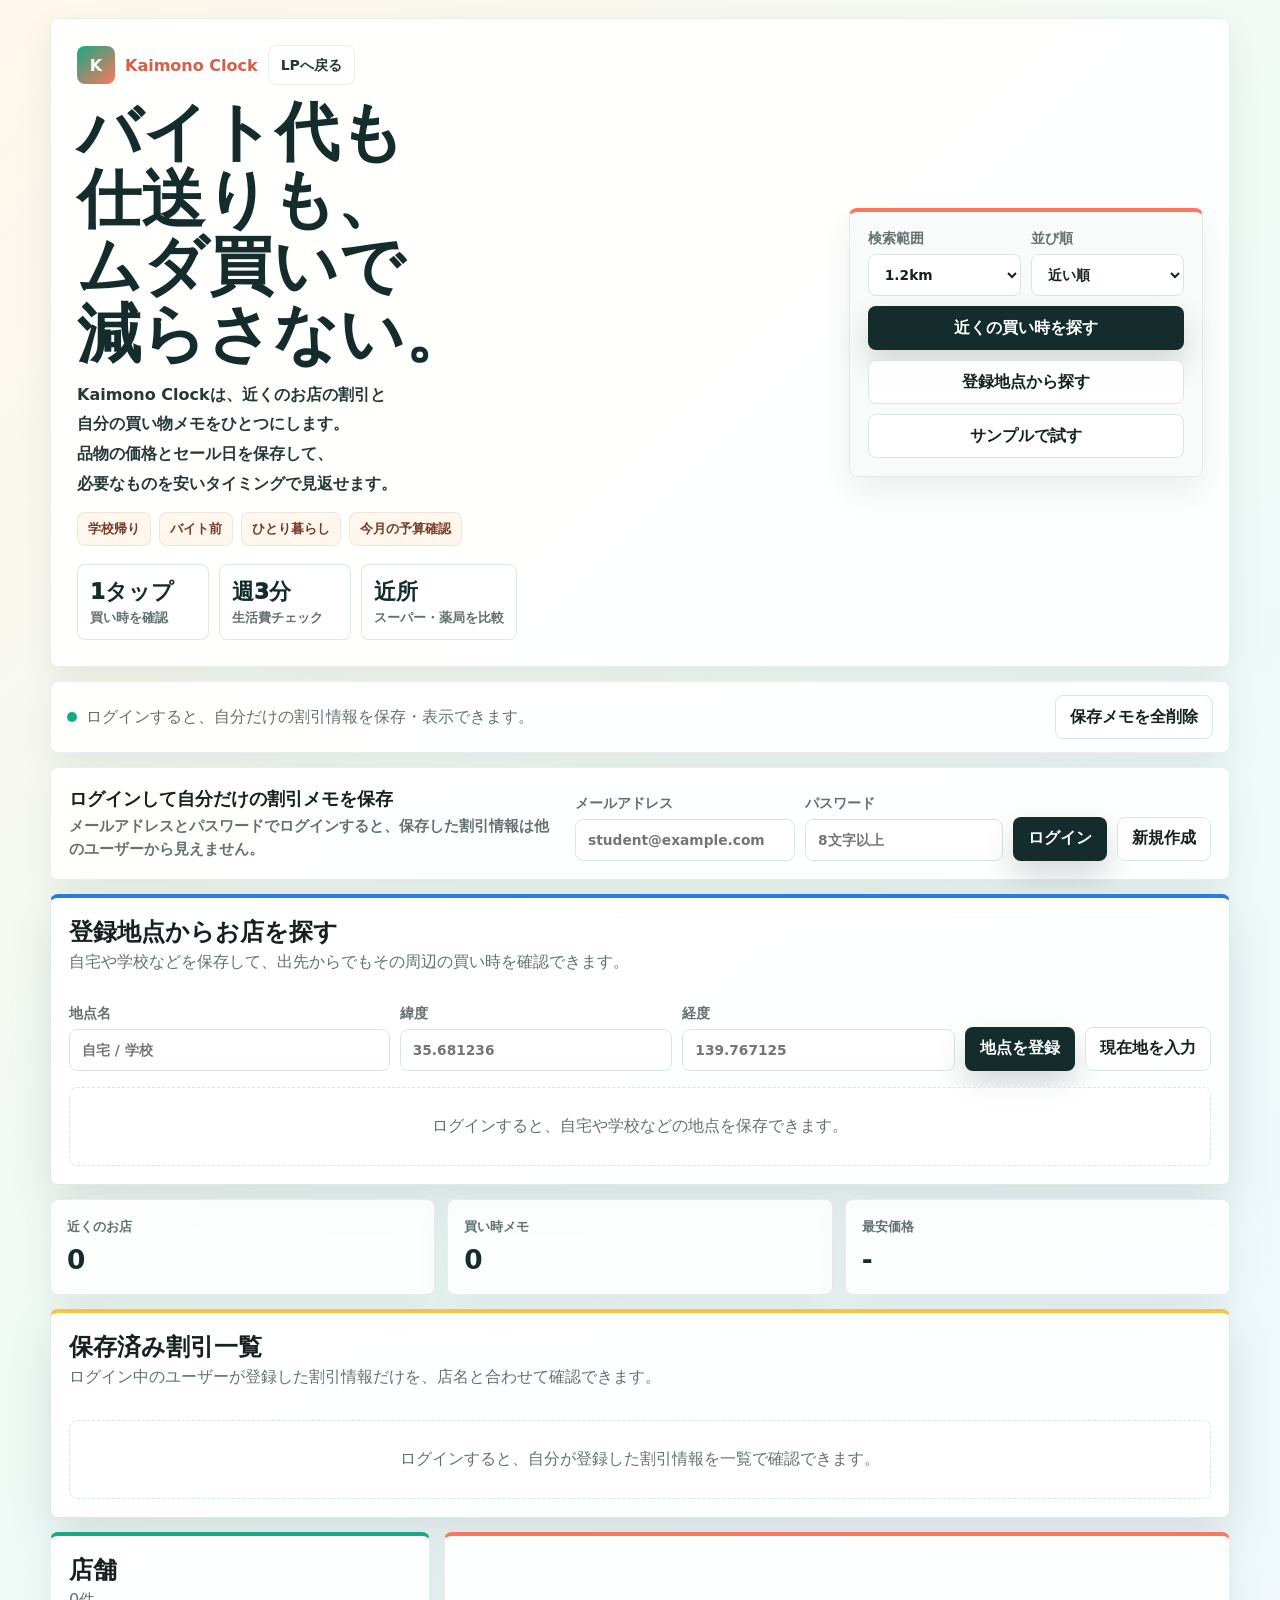
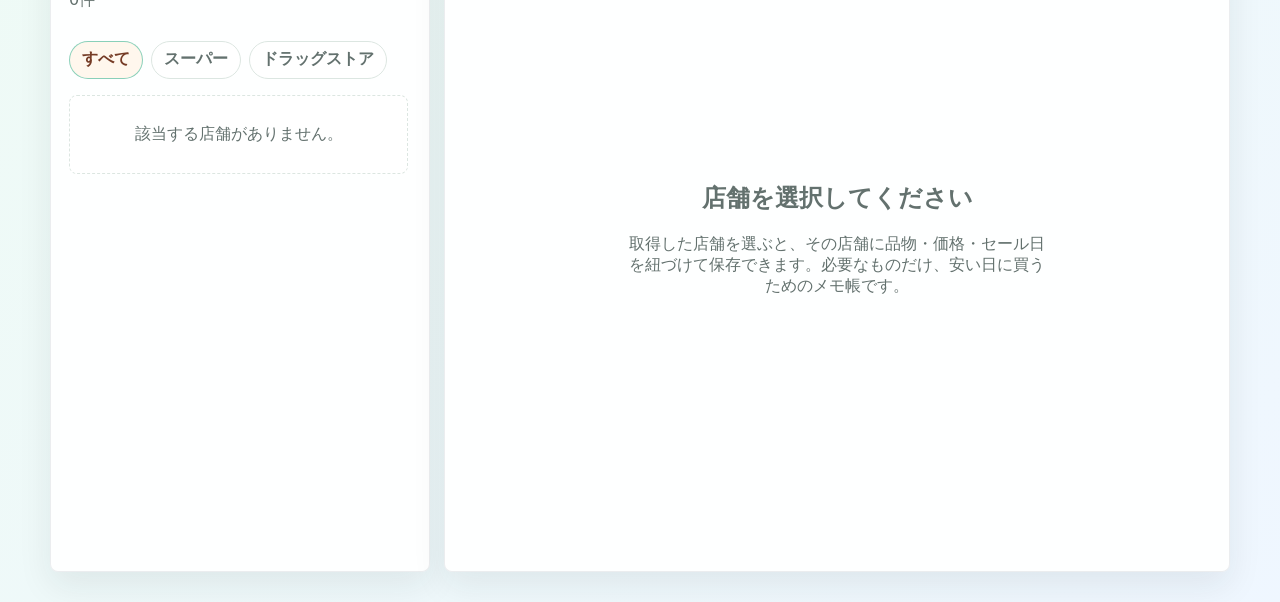
==== commit 089d27a2: "Add saved location search and discount overview" ====
--- a/app.html
+++ b/app.html
@@ -62,6 +62,8 @@
       .hero,
       .status,
       .auth-panel,
+      .location-panel,
+      .discount-overview,
       .stores,
       .workspace,
       .metric-card,
@@ -305,6 +307,91 @@
         color: #d85e49;
       }
 
+      .location-panel,
+      .discount-overview {
+        display: grid;
+        gap: 16px;
+        margin-bottom: 14px;
+        padding: 18px;
+      }
+
+      .location-panel {
+        border-top: 4px solid var(--sky);
+      }
+
+      .discount-overview {
+        border-top: 4px solid var(--lemon);
+      }
+
+      .location-form {
+        display: grid;
+        grid-template-columns: minmax(140px, 1fr) minmax(110px, 0.85fr) minmax(110px, 0.85fr) auto auto;
+        gap: 10px;
+        align-items: end;
+      }
+
+      .saved-location-list {
+        display: grid;
+        grid-template-columns: repeat(auto-fit, minmax(210px, 1fr));
+        gap: 10px;
+      }
+
+      .saved-location-card {
+        display: grid;
+        gap: 10px;
+        min-width: 0;
+        border: 1px solid var(--line);
+        border-radius: 8px;
+        padding: 12px;
+        background: var(--surface);
+      }
+
+      .saved-location-card strong,
+      .discount-main strong {
+        overflow-wrap: anywhere;
+      }
+
+      .saved-location-actions {
+        display: grid;
+        grid-template-columns: 1fr auto;
+        gap: 8px;
+      }
+
+      .discount-list {
+        display: grid;
+        gap: 10px;
+      }
+
+      .discount-row {
+        min-width: 0;
+        display: grid;
+        grid-template-columns: minmax(170px, 1.1fr) minmax(130px, 0.85fr) minmax(88px, 0.5fr) minmax(120px, 0.75fr);
+        gap: 10px;
+        align-items: center;
+        border: 1px solid var(--line);
+        border-radius: 8px;
+        padding: 12px;
+        background: var(--surface);
+      }
+
+      .discount-main,
+      .discount-sub {
+        min-width: 0;
+        display: grid;
+        gap: 3px;
+      }
+
+      .discount-row span,
+      .discount-row small {
+        overflow-wrap: anywhere;
+      }
+
+      .discount-price {
+        color: var(--coral);
+        font-weight: 950;
+        white-space: nowrap;
+      }
+
       .dot {
         width: 10px;
         height: 10px;
@@ -638,6 +725,8 @@
 
         .control-row,
         .summary-grid,
+        .location-form,
+        .discount-row,
         .item-form {
           grid-template-columns: 1fr;
         }
@@ -897,6 +986,7 @@
             </label>
           </div>
           <button id="locateBtn" class="btn btn-primary" type="button">近くの買い時を探す</button>
+          <button id="savedLocationBtn" class="btn btn-ghost" type="button">登録地点から探す</button>
           <button id="sampleBtn" class="btn btn-ghost" type="button">サンプルで試す</button>
         </div>
       </section>
@@ -932,6 +1022,32 @@
         </div>
       </section>
 
+      <section id="locationPanel" class="location-panel" aria-label="登録地点から探す">
+        <div class="panel-head">
+          <div>
+            <h2>登録地点からお店を探す</h2>
+            <p class="muted">自宅や学校などを保存して、出先からでもその周辺の買い時を確認できます。</p>
+          </div>
+        </div>
+        <form id="locationForm" class="location-form">
+          <label>
+            地点名
+            <input id="locationName" type="text" placeholder="自宅 / 学校" required />
+          </label>
+          <label>
+            緯度
+            <input id="locationLat" type="number" step="0.000001" placeholder="35.681236" required />
+          </label>
+          <label>
+            経度
+            <input id="locationLon" type="number" step="0.000001" placeholder="139.767125" required />
+          </label>
+          <button class="btn btn-primary" type="submit">地点を登録</button>
+          <button id="saveCurrentLocationBtn" class="btn btn-ghost" type="button">現在地を入力</button>
+        </form>
+        <div id="savedLocations" class="saved-location-list"></div>
+      </section>
+
       <section class="summary-grid" aria-label="概要">
         <div class="metric-card">
           <span>近くのお店</span>
@@ -945,6 +1061,16 @@
           <span>最安価格</span>
           <strong id="metricLowest">-</strong>
         </div>
+      </section>
+
+      <section class="discount-overview" aria-label="保存済み割引一覧">
+        <div class="panel-head">
+          <div>
+            <h2>保存済み割引一覧</h2>
+            <p class="muted">ログイン中のユーザーが登録した割引情報だけを、店名と合わせて確認できます。</p>
+          </div>
+        </div>
+        <div id="discountList" class="discount-list"></div>
       </section>
 
       <section class="main-grid">
@@ -1040,8 +1166,9 @@
       const SUPABASE_URL = "https://wnxphjricowzxbkwnmjx.supabase.co";
       const SUPABASE_ANON_KEY =
         "eyJhbGciOiJIUzI1NiIsInR5cCI6IkpXVCJ9.eyJpc3MiOiJzdXBhYmFzZSIsInJlZiI6IndueHBoanJpY293enhia3dubWp4Iiwicm9sZSI6ImFub24iLCJpYXQiOjE3ODE5MDk5ODMsImV4cCI6MjA5NzQ4NTk4M30.p6lu6gNpdkTg0Nvnxj05m2tHbYeihYP7jFPdIEWfSxo";
-      const SUPABASE_TABLE = "store_discounts";
+      const SUPABASE_TABLE = "nsp_user_discounts";
       const SESSION_KEY = "kaimono-clock-session-v2";
+      const LOCATION_KEY_PREFIX = "kaimono-clock-locations-v2";
 
       const state = {
         stores: [],
@@ -1049,6 +1176,7 @@
         filter: "all",
         userPosition: null,
         notes: {},
+        savedLocations: [],
         session: null,
         user: null,
       };
@@ -1087,6 +1215,7 @@
         radiusSelect: document.querySelector("#radiusSelect"),
         sortSelect: document.querySelector("#sortSelect"),
         locateBtn: document.querySelector("#locateBtn"),
+        savedLocationBtn: document.querySelector("#savedLocationBtn"),
         sampleBtn: document.querySelector("#sampleBtn"),
         clearAllBtn: document.querySelector("#clearAllBtn"),
         statusDot: document.querySelector("#statusDot"),
@@ -1122,6 +1251,14 @@
         signupBtn: document.querySelector("#signupBtn"),
         logoutBtn: document.querySelector("#logoutBtn"),
         authUser: document.querySelector("#authUser"),
+        locationPanel: document.querySelector("#locationPanel"),
+        locationForm: document.querySelector("#locationForm"),
+        locationName: document.querySelector("#locationName"),
+        locationLat: document.querySelector("#locationLat"),
+        locationLon: document.querySelector("#locationLon"),
+        saveCurrentLocationBtn: document.querySelector("#saveCurrentLocationBtn"),
+        savedLocations: document.querySelector("#savedLocations"),
+        discountList: document.querySelector("#discountList"),
       };
 
       function setStatus(mode, message) {
@@ -1135,6 +1272,28 @@
 
       function hasSession() {
         return Boolean(state.session?.access_token && state.user?.id);
+      }
+
+      function locationStorageKey() {
+        return `${LOCATION_KEY_PREFIX}:${state.user?.id || "guest"}`;
+      }
+
+      function loadSavedLocations() {
+        if (!hasSession()) return [];
+        try {
+          const locations = JSON.parse(localStorage.getItem(locationStorageKey()) || "[]");
+          return Array.isArray(locations)
+            ? locations.filter((item) => item?.name && Number.isFinite(Number(item.lat)) && Number.isFinite(Number(item.lon)))
+            : [];
+        } catch {
+          localStorage.removeItem(locationStorageKey());
+          return [];
+        }
+      }
+
+      function saveSavedLocations() {
+        if (!hasSession()) return;
+        localStorage.setItem(locationStorageKey(), JSON.stringify(state.savedLocations));
       }
 
       function supabaseHeaders(extra = {}) {
@@ -1205,6 +1364,9 @@
         elements.authUser.textContent = hasSession() ? state.user.email : "未ログイン";
         elements.itemForm.querySelector("button[type='submit']").disabled = !hasSession();
         elements.clearAllBtn.disabled = !hasSession();
+        elements.locationForm.querySelectorAll("input, button").forEach((control) => {
+          control.disabled = !hasSession();
+        });
       }
 
       async function signIn(email, password) {
@@ -1212,6 +1374,7 @@
         saveSession(data);
         await loadNotesFromSupabase();
         await migrateLocalBackupIfEmpty();
+        state.savedLocations = loadSavedLocations();
         render();
         setStatus("ready", "ログインしました。保存済みの割引情報を読み込みました。");
       }
@@ -1222,6 +1385,7 @@
           saveSession(data);
           await loadNotesFromSupabase();
           await migrateLocalBackupIfEmpty();
+          state.savedLocations = loadSavedLocations();
           render();
           setStatus("ready", "アカウントを作成し、ログインしました。");
           return;
@@ -1241,6 +1405,7 @@
         }
         saveSession(null);
         state.notes = {};
+        state.savedLocations = [];
         render();
         setStatus("ready", "ログアウトしました。割引メモを使うにはログインしてください。");
       }
@@ -1264,6 +1429,7 @@
       function noteToRow(storeId, note) {
         return {
           id: note.id,
+          user_id: state.user.id,
           store_id: storeId,
           store_name: note.storeName,
           store_type: note.storeType,
@@ -1570,9 +1736,113 @@
         });
       }
 
+      function renderSavedLocations() {
+        elements.savedLocations.innerHTML = "";
+
+        if (!hasSession()) {
+          elements.savedLocations.innerHTML = '<div class="blank-row">ログインすると、自宅や学校などの地点を保存できます。</div>';
+          return;
+        }
+
+        if (!state.savedLocations.length) {
+          elements.savedLocations.innerHTML = '<div class="blank-row">まだ登録地点がありません。緯度・経度を入力するか、現在地を入力して保存してください。</div>';
+          return;
+        }
+
+        state.savedLocations.forEach((location) => {
+          const card = document.createElement("article");
+          card.className = "saved-location-card";
+          card.innerHTML = `
+            <div>
+              <strong>${escapeHtml(location.name)}</strong>
+              <small class="muted">${Number(location.lat).toFixed(5)}, ${Number(location.lon).toFixed(5)}</small>
+            </div>
+            <div class="saved-location-actions">
+              <button class="btn btn-primary" type="button" data-action="search">この地点から探す</button>
+              <button class="delete-btn" type="button" data-action="delete">削除</button>
+            </div>
+          `;
+          card.querySelector('[data-action="search"]').addEventListener("click", () => {
+            searchFromPosition(Number(location.lat), Number(location.lon), location.name);
+          });
+          card.querySelector('[data-action="delete"]').addEventListener("click", () => {
+            state.savedLocations = state.savedLocations.filter((item) => item.id !== location.id);
+            saveSavedLocations();
+            renderSavedLocations();
+            setStatus("ready", "登録地点を削除しました。");
+          });
+          elements.savedLocations.appendChild(card);
+        });
+      }
+
+      function getDiscountRows() {
+        return Object.entries(loadNotes())
+          .flatMap(([storeId, notes]) => notes.map((note) => ({ storeId, ...note })))
+          .sort((a, b) => String(b.createdAt || "").localeCompare(String(a.createdAt || ""), "ja"));
+      }
+
+      function renderDiscountList() {
+        elements.discountList.innerHTML = "";
+
+        if (!hasSession()) {
+          elements.discountList.innerHTML = '<div class="blank-row">ログインすると、自分が登録した割引情報を一覧で確認できます。</div>';
+          return;
+        }
+
+        const rows = getDiscountRows();
+        if (!rows.length) {
+          elements.discountList.innerHTML = '<div class="blank-row">まだ割引情報がありません。店舗を選んで商品・価格・セール日を登録してください。</div>';
+          return;
+        }
+
+        rows.forEach((note) => {
+          const row = document.createElement("article");
+          row.className = "discount-row";
+          row.innerHTML = `
+            <div class="discount-main">
+              <small class="muted">店舗</small>
+              <strong>${escapeHtml(note.storeName || "店舗名なし")}</strong>
+            </div>
+            <div class="discount-sub">
+              <small class="muted">商品</small>
+              <span>${escapeHtml(note.name || "商品名なし")}</span>
+            </div>
+            <div class="discount-price">¥${Number(note.price || 0).toLocaleString("ja-JP")}</div>
+            <div class="discount-sub">
+              <small class="muted">買い時</small>
+              <span>${escapeHtml(describeSaleSchedule(note))}</span>
+              ${note.note ? `<small>${escapeHtml(note.note)}</small>` : ""}
+            </div>
+          `;
+          elements.discountList.appendChild(row);
+        });
+      }
+
+      async function searchFromPosition(lat, lon, label = "選択地点") {
+        const radius = Number(elements.radiusSelect.value);
+        state.userPosition = { lat, lon, label };
+        setStatus("loading", `${label}の周辺にあるスーパー・ドラッグストアを検索しています...`);
+
+        try {
+          state.stores = await fetchNearbyStores(lat, lon, radius);
+          state.selectedStoreId = state.stores[0]?.id || "";
+          setStatus(
+            state.stores.length ? "ready" : "error",
+            state.stores.length
+              ? `${label}から${formatDistance(radius)}以内で${state.stores.length}件見つかりました。`
+              : `${label}の周辺では店舗が見つかりませんでした。検索範囲を広げて再検索してください。`,
+          );
+          render();
+        } catch (error) {
+          setStatus("error", `${error.message} 時間をおいて再試行してください。`);
+        }
+      }
+
       function render() {
         renderStores();
         renderDetail();
+        renderSavedLocations();
+        renderDiscountList();
       }
 
       function useSample() {
@@ -1593,33 +1863,29 @@
           async (position) => {
             const lat = position.coords.latitude;
             const lon = position.coords.longitude;
-            const radius = Number(elements.radiusSelect.value);
-            state.userPosition = { lat, lon };
-            setStatus("loading", "近くのスーパー・ドラッグストアを検索しています...");
-
-            try {
-              state.stores = await fetchNearbyStores(lat, lon, radius);
-              state.selectedStoreId = state.stores[0]?.id || "";
-              setStatus(
-                state.stores.length ? "ready" : "error",
-                state.stores.length
-                  ? `${formatDistance(radius)}圏内で${state.stores.length}件見つかりました。`
-                  : "店舗が見つかりませんでした。検索範囲を広げて再取得してください。",
-              );
-              render();
-            } catch (error) {
-              setStatus("error", `${error.message} 時間をおいて再試行してください。`);
-            }
+            await searchFromPosition(lat, lon, "現在地");
           },
           () => setStatus("error", "位置情報の取得が許可されませんでした。ブラウザの設定を確認してください。"),
           { enableHighAccuracy: true, timeout: 12000, maximumAge: 300000 },
         );
       });
 
+      elements.savedLocationBtn.addEventListener("click", () => {
+        elements.locationPanel.scrollIntoView({ behavior: "smooth", block: "start" });
+        setStatus(
+          hasSession() ? "ready" : "error",
+          hasSession()
+            ? "登録地点を選ぶか、新しい地点を保存してください。"
+            : "登録地点を使うにはログインしてください。",
+        );
+      });
+
       elements.sampleBtn.addEventListener("click", useSample);
 
       elements.radiusSelect.addEventListener("change", () => {
-        if (state.userPosition) elements.locateBtn.click();
+        if (state.userPosition) {
+          searchFromPosition(state.userPosition.lat, state.userPosition.lon, state.userPosition.label || "選択地点");
+        }
       });
 
       elements.sortSelect.addEventListener("change", render);
@@ -1655,6 +1921,66 @@
 
       elements.logoutBtn.addEventListener("click", async () => {
         await signOut();
+      });
+
+      elements.locationForm.addEventListener("submit", (event) => {
+        event.preventDefault();
+        if (!hasSession()) {
+          setStatus("error", "登録地点を保存するにはログインしてください。");
+          return;
+        }
+
+        const name = elements.locationName.value.trim();
+        const lat = Number(elements.locationLat.value);
+        const lon = Number(elements.locationLon.value);
+        if (!name || !Number.isFinite(lat) || !Number.isFinite(lon)) {
+          setStatus("error", "地点名、緯度、経度を確認してください。");
+          return;
+        }
+        if (lat < -90 || lat > 90 || lon < -180 || lon > 180) {
+          setStatus("error", "緯度は-90から90、経度は-180から180の範囲で入力してください。");
+          return;
+        }
+
+        const nextLocation = {
+          id: crypto.randomUUID(),
+          name,
+          lat,
+          lon,
+        };
+        state.savedLocations = [
+          nextLocation,
+          ...state.savedLocations.filter((item) => item.name !== name),
+        ].slice(0, 8);
+        saveSavedLocations();
+        elements.locationForm.reset();
+        renderSavedLocations();
+        setStatus("ready", `${name}を登録しました。`);
+      });
+
+      elements.saveCurrentLocationBtn.addEventListener("click", () => {
+        if (!hasSession()) {
+          setStatus("error", "現在地を登録地点に使うにはログインしてください。");
+          return;
+        }
+        if (!navigator.geolocation) {
+          setStatus("error", "このブラウザは位置情報に対応していません。");
+          return;
+        }
+
+        setStatus("loading", "現在地を取得しています...");
+        navigator.geolocation.getCurrentPosition(
+          (position) => {
+            elements.locationLat.value = position.coords.latitude.toFixed(6);
+            elements.locationLon.value = position.coords.longitude.toFixed(6);
+            if (!elements.locationName.value.trim()) {
+              elements.locationName.value = "現在地";
+            }
+            setStatus("ready", "現在地を入力しました。地点名を調整して保存できます。");
+          },
+          () => setStatus("error", "位置情報の取得が許可されませんでした。ブラウザの設定を確認してください。"),
+          { enableHighAccuracy: true, timeout: 12000, maximumAge: 300000 },
+        );
       });
 
       elements.itemForm.addEventListener("submit", async (event) => {
@@ -1714,6 +2040,7 @@
       async function initializeApp() {
         restoreSession();
         if (hasSession()) {
+          state.savedLocations = loadSavedLocations();
           try {
             await loadNotesFromSupabase();
             await migrateLocalBackupIfEmpty();
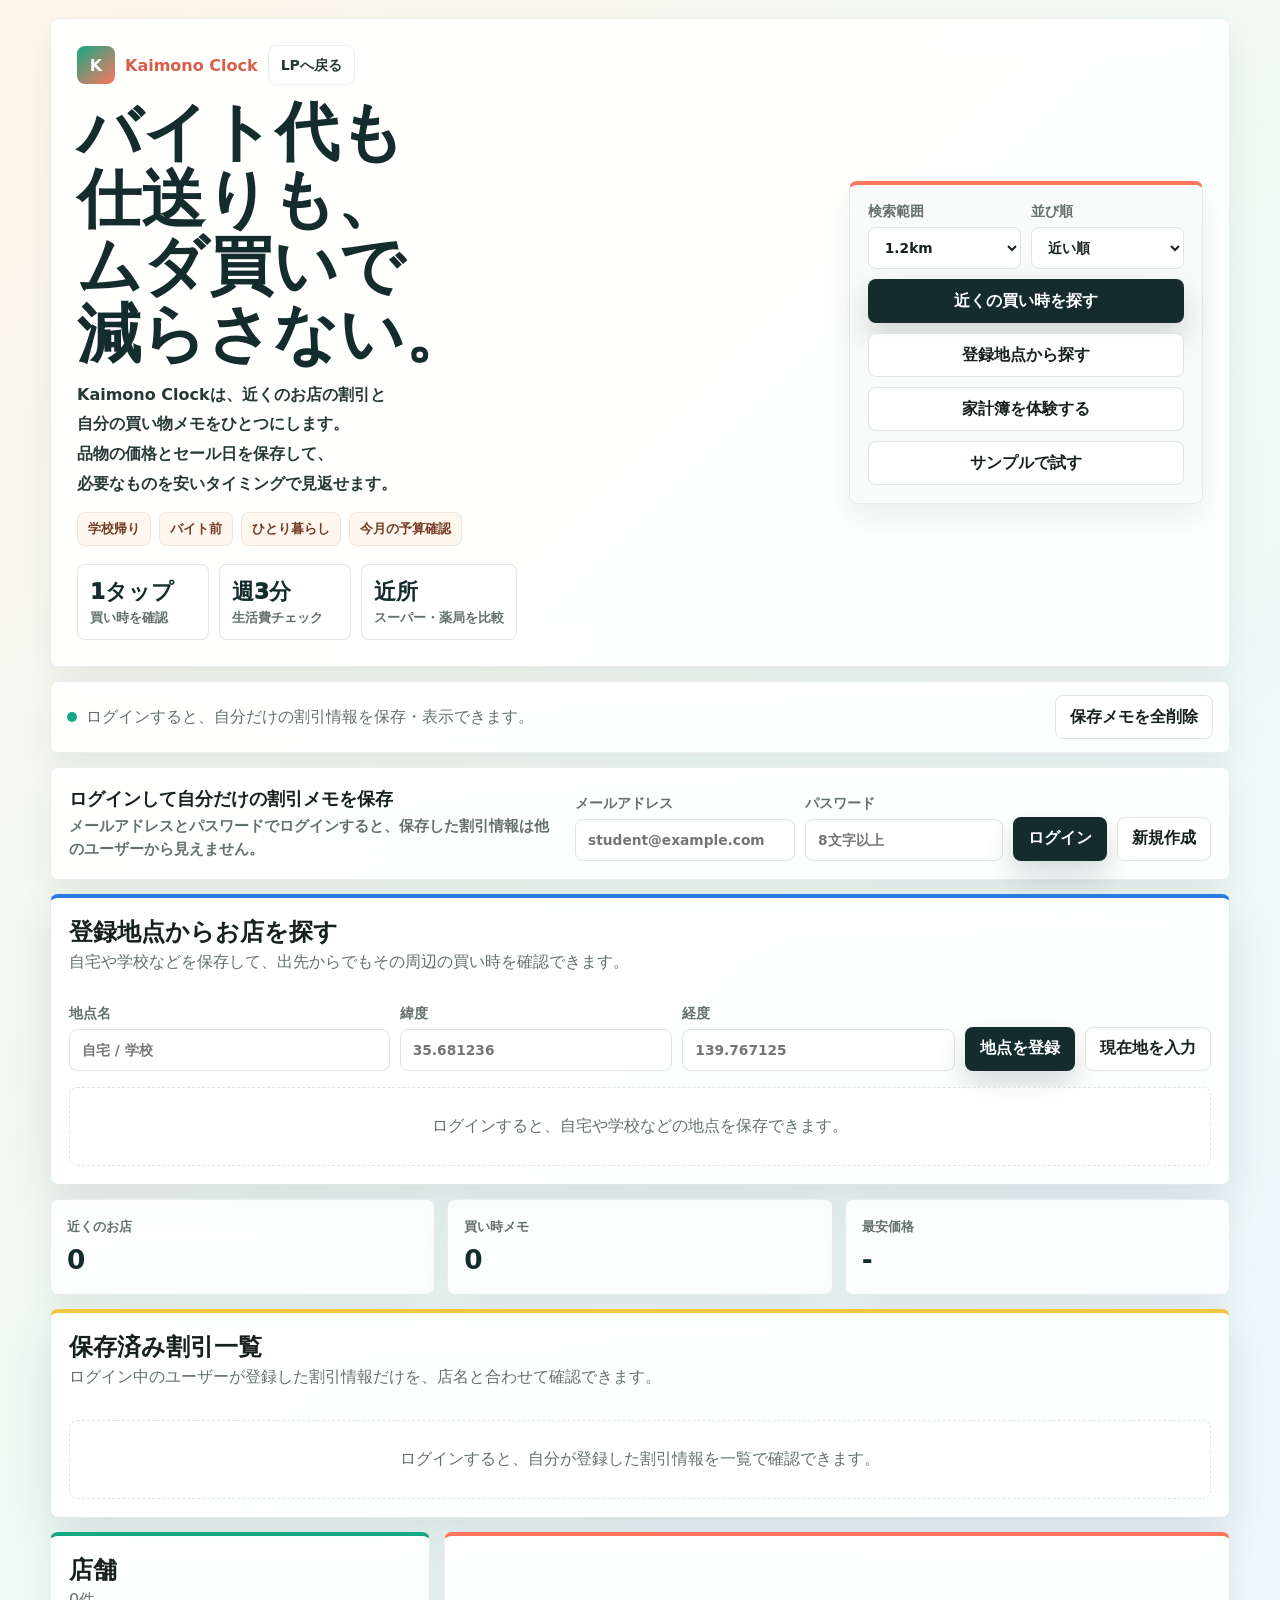
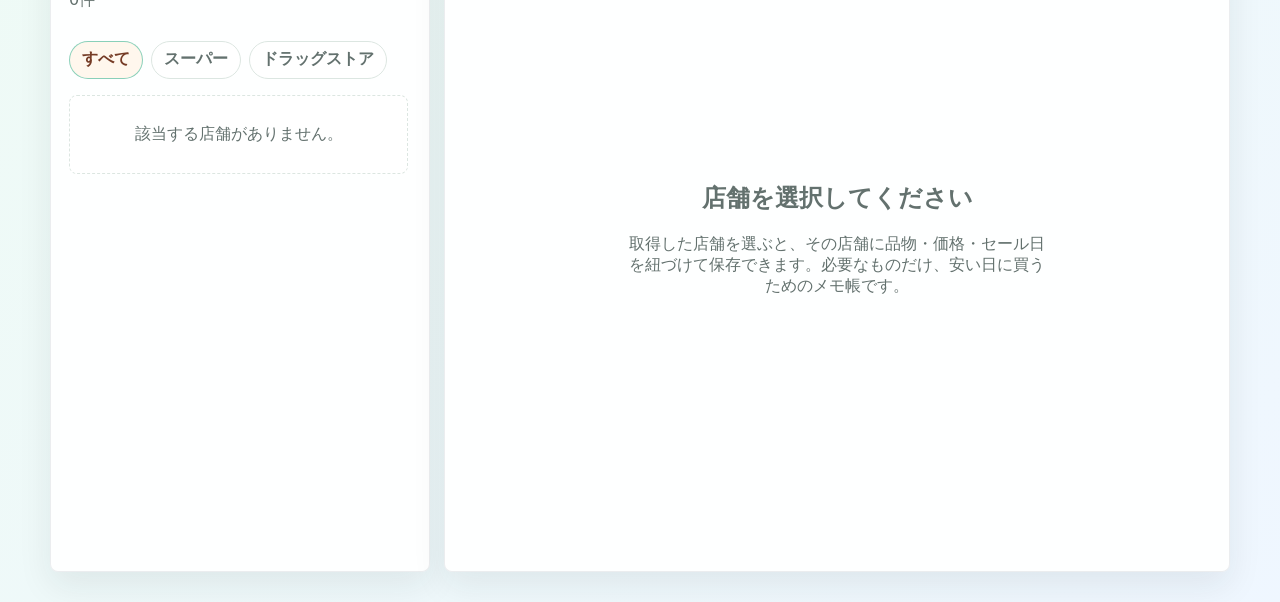
==== commit 55b978e2: "Add household expense app experience" ====
--- a/app.html
+++ b/app.html
@@ -215,10 +215,13 @@
 
       .btn {
         min-height: 44px;
+        display: grid;
+        place-items: center;
         border: 1px solid transparent;
         border-radius: 8px;
         padding: 0 14px;
         font-weight: 900;
+        text-decoration: none;
       }
 
       .btn-primary {
@@ -987,6 +990,7 @@
           </div>
           <button id="locateBtn" class="btn btn-primary" type="button">近くの買い時を探す</button>
           <button id="savedLocationBtn" class="btn btn-ghost" type="button">登録地点から探す</button>
+          <a class="btn btn-ghost" href="./household.html">家計簿を体験する</a>
           <button id="sampleBtn" class="btn btn-ghost" type="button">サンプルで試す</button>
         </div>
       </section>
